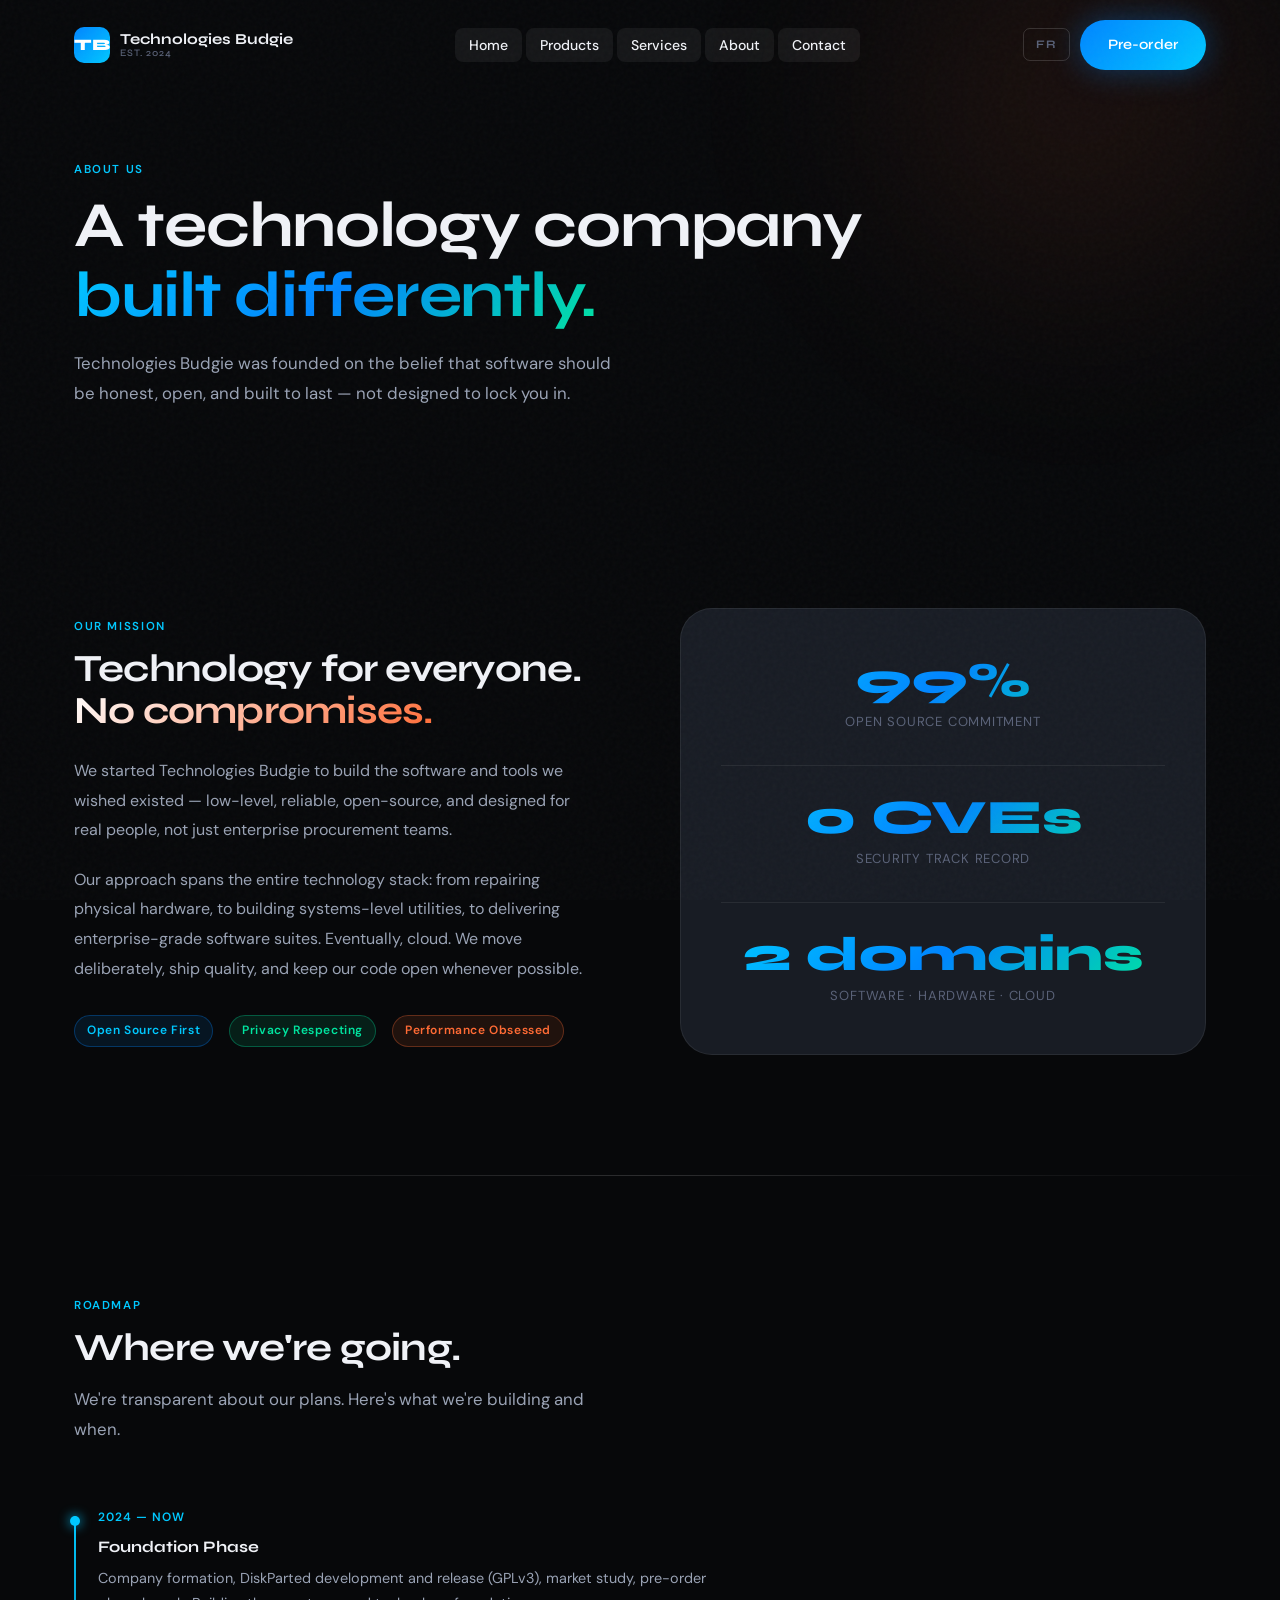
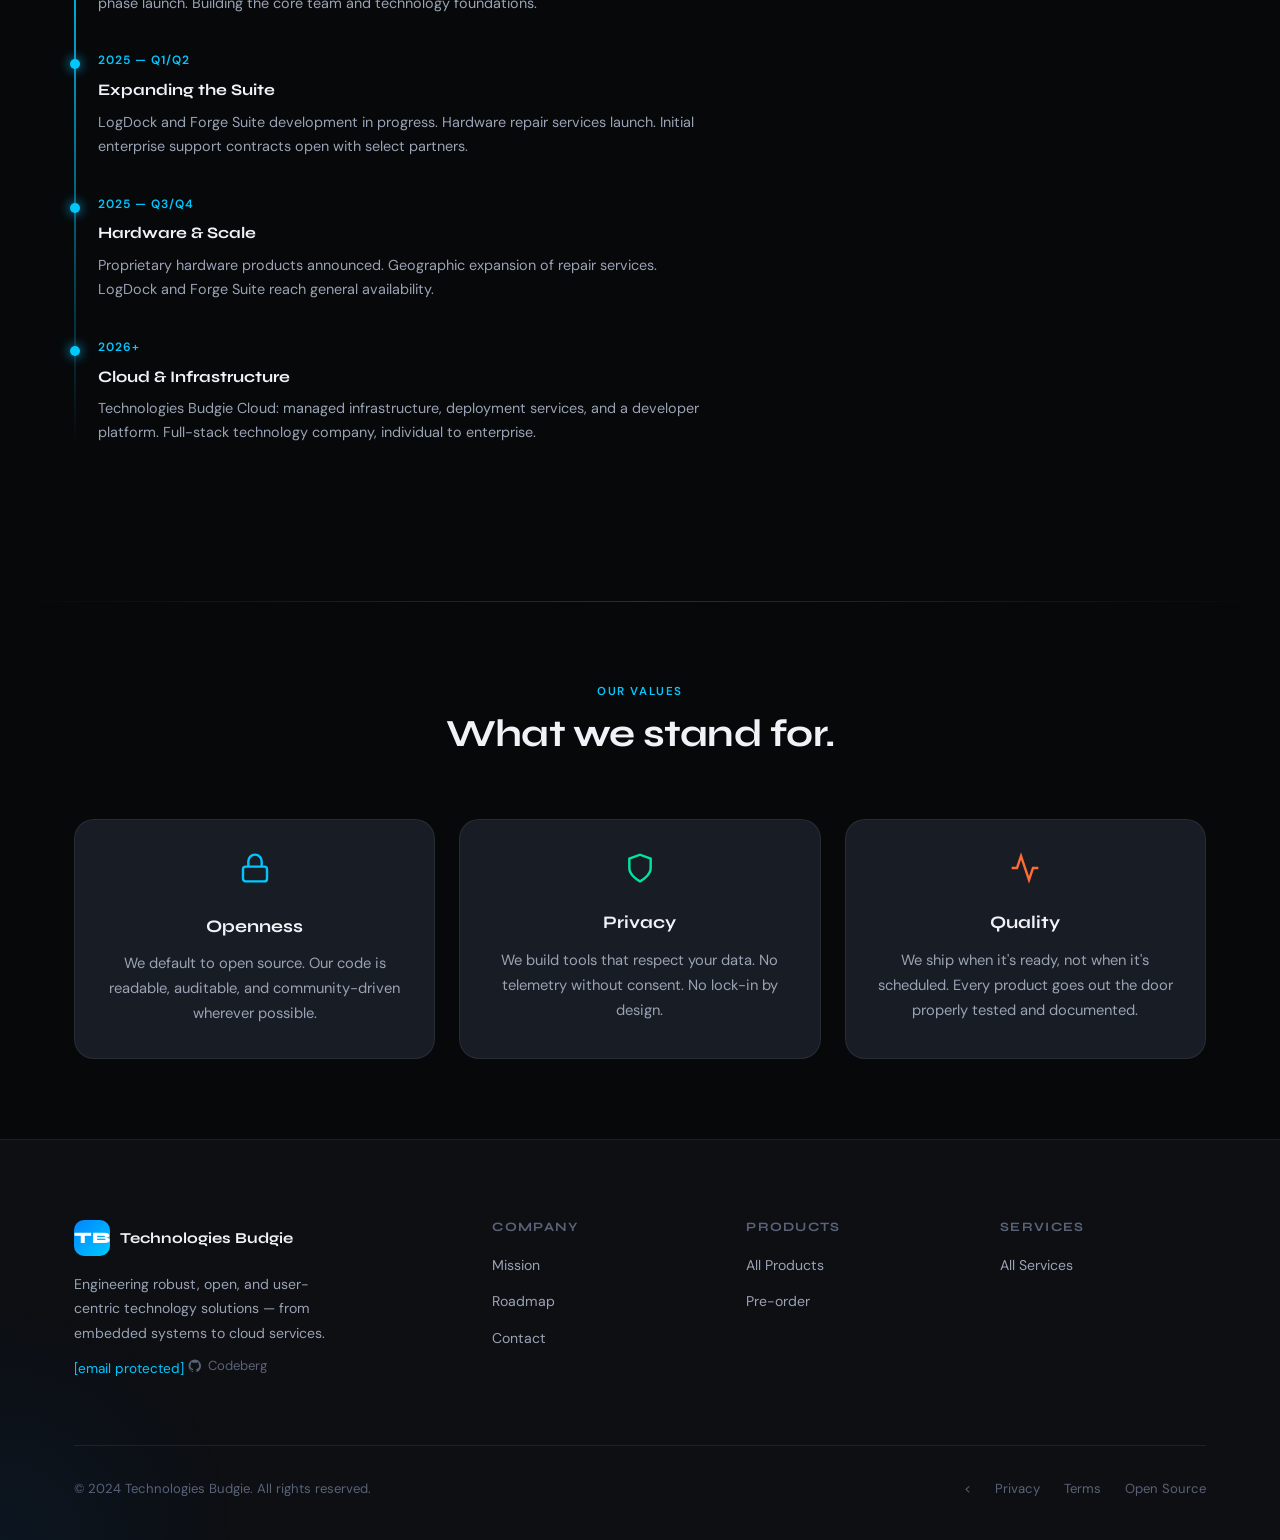
==== pages/about/index.html @ 04238ec0 "nouveau fichier : css/home.css 	nouveau fichier : css/page.css 	nouveau fichier : css/styles.css 	no" ====
<!DOCTYPE html>
<html lang="en">
<head>
  <meta charset="UTF-8" />
  <meta name="viewport" content="width=device-width, initial-scale=1.0" />
  <title>About — Technologies Budgie</title>
  <meta name="description" content="Learn about Technologies Budgie — our mission, values, and roadmap." />
  <link rel="preconnect" href="https://fonts.googleapis.com" />
  <link rel="preconnect" href="https://fonts.gstatic.com" crossorigin />
  <link href="https://fonts.googleapis.com/css2?family=Syne:wght@400;500;600;700;800&family=DM+Sans:ital,opsz,wght@0,9..40,300;0,9..40,400;0,9..40,500;1,9..40,300&display=swap" rel="stylesheet" />
  <link rel="stylesheet" href="../../css/styles.css" />
  <link rel="stylesheet" href="../../css/page.css" />
  <script src="../../js/i18n.js" defer></script>
  <link rel="icon" href="../../images/favicon.svg" type="image/svg+xml" />
</head>
<body>

<nav class="nav" id="nav">
  <div class="container"><div class="nav__inner">
    <a href="../../index.html" class="nav__logo">
      <div class="nav__logo-mark">TB</div>
      <div class="nav__logo-name">Technologies Budgie<span class="nav__logo-sub">Est. 2024</span></div>
    </a>
    <ul class="nav__links">
      <li><a href="../../index.html" class="nav__link" data-i18n="nav.home">Home</a></li>
      <li><a href="../products/index.html" class="nav__link" data-i18n="nav.products">Products</a></li>
      <li><a href="../services/index.html" class="nav__link" data-i18n="nav.services">Services</a></li>
      <li><a href="index.html" class="nav__link active" data-i18n="nav.about">About</a></li>
      <li><a href="../contact/index.html" class="nav__link" data-i18n="nav.contact">Contact</a></li>
    </ul>
    <div class="nav__actions">
        <button id="lang-toggle" aria-label="Switch language">FR</button>
      <a href="../preorder/index.html" class="btn btn-primary" data-i18n="nav.preorder">Pre-order</a>
      <button class="nav__hamburger"><span></span><span></span><span></span></button>
    </div>
  </div></div>
</nav>
<div class="nav__mobile">
  <button class="nav__mobile-close">✕</button>
  <a href="../../index.html" class="nav__link" data-i18n="nav.home">Home</a>
  <a href="../products/index.html" class="nav__link" data-i18n="nav.products">Products</a>
  <a href="../services/index.html" class="nav__link" data-i18n="nav.services">Services</a>
  <a href="index.html" class="nav__link" data-i18n="nav.about">About</a>
  <a href="../contact/index.html" class="nav__link" data-i18n="nav.contact">Contact</a>
  <a href="../preorder/index.html" class="btn btn-primary" style="margin-top:24px;" data-i18n="nav.preorder">Pre-order</a>
</div>

<section class="page-hero">
  <div class="page-hero__bg"><div class="page-hero__orb" style="background:radial-gradient(circle,rgba(255,107,53,0.1),transparent 70%);"></div></div>
  <div class="container page-hero__inner">
    <div class="label reveal" data-i18n="about.hero.label">About Us</div>
    <h1 class="display-lg reveal reveal-delay-1" style="margin-top:12px;">
      <span data-i18n="about.hero.title">A technology company</span><br><span class="grad-text" data-i18n="about.hero.title2">built differently.</span>
    </h1>
    <p class="reveal reveal-delay-2" style="color:var(--text-2);font-size:1.05rem;max-width:540px;margin-top:16px;line-height:1.8;">
      <span data-i18n="about.hero.sub">Technologies Budgie was founded on the belief that software should be honest, open, and built to last — not designed to lock you in.</span>
    </p>
  </div>
</section>

<section class="section" id="mission">
  <div class="container">
    <div class="mission-block">
      <div class="reveal">
        <div class="label" data-i18n="about.mission.label">Our Mission</div>
        <h2 class="display-md" style="margin-top:12px;margin-bottom:24px;">
          <span data-i18n="about.mission.title">Technology for everyone.</span><br><span class="grad-text-warm" data-i18n="about.mission.title2">No compromises.</span>
        </h2>
        <p style="color:var(--text-2);line-height:1.85;margin-bottom:20px;">
          <span data-i18n="about.mission.p1">We started Technologies Budgie to build the software and tools we wished existed — low-level, reliable, open-source, and designed for real people, not just enterprise procurement teams.</span>
        </p>
        <p style="color:var(--text-2);line-height:1.85;margin-bottom:20px;">
          <span data-i18n="about.mission.p2">Our approach spans the entire technology stack: from repairing physical hardware, to building systems-level utilities, to delivering enterprise-grade software suites. Eventually, cloud. We move deliberately, ship quality, and keep our code open whenever possible.</span>
        </p>
        <div style="display:flex;gap:16px;flex-wrap:wrap;margin-top:32px;">
          <div class="badge badge--blue" data-i18n="about.badge1">Open Source First</div>
          <div class="badge badge--green" data-i18n="about.badge2">Privacy Respecting</div>
          <div class="badge badge--orange" data-i18n="about.badge3">Performance Obsessed</div>
        </div>
      </div>
      <div class="mission-block__visual reveal reveal-delay-2">
        <div class="mission-stat">
          <div class="mission-stat__num grad-text" data-target="100" data-suffix="%">0%</div>
          <div class="mission-stat__label" data-i18n="about.stat1.label">Open Source commitment</div>
        </div>
        <div style="height:1px;background:var(--border);margin:28px 0;"></div>
        <div class="mission-stat">
          <div class="mission-stat__num grad-text" data-target="0" data-suffix=" CVEs">0 CVEs</div>
          <div class="mission-stat__label" data-i18n="about.stat2.label">Security track record</div>
        </div>
        <div style="height:1px;background:var(--border);margin:28px 0;"></div>
        <div class="mission-stat">
          <div class="mission-stat__num grad-text" data-target="3" data-suffix=" domains">0</div>
          <div class="mission-stat__label" data-i18n="about.stat3.label">Software · Hardware · Cloud</div>
        </div>
      </div>
    </div>
  </div>
</section>

<div class="divider"></div>

<section class="section" id="roadmap">
  <div class="container">
    <div class="section-header reveal">
      <div class="label" data-i18n="about.roadmap.label">Roadmap</div>
      <h2 class="display-md" style="margin-top:12px;" data-i18n="about.roadmap.title">Where we're going.</h2>
      <p data-i18n="about.roadmap.sub">We're transparent about our plans. Here's what we're building and when.</p>
    </div>
    <div style="max-width:640px;">
      <div class="timeline">
        <div class="timeline-item reveal">
          <div class="timeline-item__date" data-i18n="about.timeline1.date">2024 — Now</div>
          <div class="timeline-item__title" data-i18n="about.timeline1.title">Foundation Phase</div>
          <div class="timeline-item__body" data-i18n="about.timeline1.body">Company formation, DiskParted development and release (GPLv3), market study, pre-order phase launch. Building the core team and technology foundations.</div>
        </div>
        <div class="timeline-item reveal reveal-delay-1">
          <div class="timeline-item__date" data-i18n="about.timeline2.date">2025 — Q1/Q2</div>
          <div class="timeline-item__title" data-i18n="about.timeline2.title">Expanding the Suite</div>
          <div class="timeline-item__body" data-i18n="about.timeline2.body">LogDock and Forge Suite development in progress. Hardware repair services launch. Initial enterprise support contracts open with select partners.</div>
        </div>
        <div class="timeline-item reveal reveal-delay-2">
          <div class="timeline-item__date" data-i18n="about.timeline3.date">2025 — Q3/Q4</div>
          <div class="timeline-item__title" data-i18n="about.timeline3.title">Hardware &amp; Scale</div>
          <div class="timeline-item__body" data-i18n="about.timeline3.body">Proprietary hardware products announced. Geographic expansion of repair services. LogDock and Forge Suite reach general availability.</div>
        </div>
        <div class="timeline-item reveal reveal-delay-3">
          <div class="timeline-item__date" data-i18n="about.timeline4.date">2026+</div>
          <div class="timeline-item__title" data-i18n="about.timeline4.title">Cloud &amp; Infrastructure</div>
          <div class="timeline-item__body" data-i18n="about.timeline4.body">Technologies Budgie Cloud: managed infrastructure, deployment services, and a developer platform. Full-stack technology company, individual to enterprise.</div>
        </div>
      </div>
    </div>
  </div>
</section>

<div class="divider"></div>

<section class="section section--sm">
  <div class="container">
    <div class="section-header center reveal">
      <div class="label" data-i18n="about.values.label">Our Values</div>
      <h2 class="display-md" style="margin-top:12px;" data-i18n="about.values.title">What we stand for.</h2>
    </div>
    <div class="grid-3">
      <div class="card reveal reveal-delay-1" style="text-align:center;">
        <div style="font-size:1.5rem;margin-bottom:16px;filter:grayscale(0);">
          <svg width="32" height="32" viewBox="0 0 24 24" fill="none" stroke="#00c8ff" stroke-width="1.8" style="margin:0 auto;"><rect x="3" y="11" width="18" height="11" rx="2"/><path d="M7 11V7a5 5 0 0 1 10 0v4"/></svg>
        </div>
        <div class="card__title" data-i18n="about.value1.title">Openness</div>
        <div class="card__body" data-i18n="about.value1.body">We default to open source. Our code is readable, auditable, and community-driven wherever possible.</div>
      </div>
      <div class="card reveal reveal-delay-2" style="text-align:center;">
        <div style="margin-bottom:16px;">
          <svg width="32" height="32" viewBox="0 0 24 24" fill="none" stroke="#00e5a0" stroke-width="1.8" style="margin:0 auto;"><path d="M12 22s8-4 8-10V5l-8-3-8 3v7c0 6 8 10 8 10z"/></svg>
        </div>
        <div class="card__title" data-i18n="about.value2.title">Privacy</div>
        <div class="card__body" data-i18n="about.value2.body">We build tools that respect your data. No telemetry without consent. No lock-in by design.</div>
      </div>
      <div class="card reveal reveal-delay-3" style="text-align:center;">
        <div style="margin-bottom:16px;">
          <svg width="32" height="32" viewBox="0 0 24 24" fill="none" stroke="#ff6b35" stroke-width="1.8" style="margin:0 auto;"><polyline points="22 12 18 12 15 21 9 3 6 12 2 12"/></svg>
        </div>
        <div class="card__title" data-i18n="about.value3.title">Quality</div>
        <div class="card__body" data-i18n="about.value3.body">We ship when it's ready, not when it's scheduled. Every product goes out the door properly tested and documented.</div>
      </div>
    </div>
  </div>
</section>

<footer class="footer">
  <div class="container">
    <div class="footer__grid">
      <div class="footer__brand">
        <a href="../../index.html" class="nav__logo"><div class="nav__logo-mark">TB</div><div class="nav__logo-name">Technologies Budgie</div></a>
        <p data-i18n="footer.desc">Engineering robust, open, and user-centric technology solutions.</p>
        <a href="/cdn-cgi/l/email-protection#0e6c7b6a69676b4e636f6762686b606d6b206d6163" style="color:var(--accent);font-size:0.85rem;margin-top:12px;display:inline-block;"><span class="__cf_email__" data-cfemail="bcdec9d8dbd5d9fcd1ddd5d0dad9d2dfd992dfd3d1">[email&#160;protected]</span></a>
        <a href="https://codeberg.org/TechnologiesBudgie" target="_blank" rel="noopener" style="color:var(--text-3);font-size:0.82rem;margin-top:8px;display:inline-flex;align-items:center;gap:6px;transition:color 0.2s;" onmouseover="this.style.color='var(--text-1)'" onmouseout="this.style.color='var(--text-3)'">
          <svg width="14" height="14" viewBox="0 0 24 24" fill="currentColor"><path d="M11.9996 1C5.9246 1 1 5.9253 1 12.0007C1 16.8578 4.0324 20.9805 8.3133 22.4602C8.3133 22.4602 8.5588 22.5173 8.6721 22.4031C8.7902 22.2843 8.7501 22.1028 8.7501 22.1028C8.7501 22.1028 8.6721 21.4884 8.6721 20.6258C5.5606 21.3232 4.9337 19.2089 4.9337 19.2089C4.4148 17.921 3.6754 17.5714 3.6754 17.5714C2.6538 16.8573 3.7533 16.8718 3.7533 16.8718C4.8809 16.9501 5.4753 18.0297 5.4753 18.0297C6.4803 19.7428 8.1441 19.2317 8.7992 18.9394C8.8987 18.2012 9.1913 17.6915 9.5143 17.4027C6.9614 17.1097 4.2778 16.1173 4.2778 11.7085C4.2778 10.4899 4.7248 9.4957 5.4993 8.7209C5.3846 8.4294 4.9909 7.2905 5.607 5.7477C5.607 5.7477 6.5535 5.4373 8.7469 6.8827C9.6741 6.6267 10.6708 6.4986 11.6618 6.4939C12.6527 6.4986 13.6496 6.6267 14.5769 6.8827C16.7692 5.4373 17.7146 5.7477 17.7146 5.7477C18.3318 7.2905 17.9379 8.4294 17.8232 8.7209C18.5989 9.4957 19.0437 10.4899 19.0437 11.7085C19.0437 16.1272 16.3557 17.1063 13.7953 17.3929C14.2028 17.7491 14.5648 18.4517 14.5648 19.5197C14.5648 21.0625 14.5502 22.1028 14.5502 22.1028C14.5502 22.1028 14.5091 22.2868 14.6283 22.4064C14.7428 22.5219 14.9916 22.4602 14.9916 22.4602C19.2638 20.9748 22.2897 16.8557 22.2897 12.0007C22.2897 5.9253 17.3653 1 11.9996 1Z"/></svg>
          Codeberg
        </a>
      </div>
      <div class="footer__col"><h4 data-i18n="footer.company">Company</h4><ul><li><a href="#mission" data-i18n="footer.mission">Mission</a></li><li><a href="#roadmap" data-i18n="footer.roadmap">Roadmap</a></li><li><a href="../contact/index.html" data-i18n="footer.contact">Contact</a></li></ul></div>
      <div class="footer__col"><h4 data-i18n="footer.products">Products</h4><ul><li><a href="../products/index.html" data-i18n="footer.all-products">All Products</a></li><li><a href="../preorder/index.html" data-i18n="footer.preorder">Pre-order</a></li></ul></div>
      <div class="footer__col"><h4 data-i18n="footer.services">Services</h4><ul><li><a href="../services/index.html" data-i18n="footer.all-services">All Services</a></li></ul></div>
    </div>
    <div class="footer__bottom">
      <span data-i18n="footer.copy">© 2024 Technologies Budgie. All rights reserved.</span>
      <div class="footer__bottom-links"><<a href="#" data-i18n="footer.privacy">Privacy</a><a href="#" data-i18n="footer.terms">Terms</a><a href="#" data-i18n="footer.opensource">Open Source</a></div>
    </div>
  </div>
</footer>

<script src="../../js/main.js"></script>
</body>
</html>
---- css/styles.css ----
/* ============================================================
   Technologies Budgie — Global Stylesheet
   ============================================================ */



/* ── Variables ─────────────────────────────────────────────── */
:root {
  --bg:          #07080a;
  --bg-2:        #0d0f13;
  --bg-3:        #13161c;
  --surface:     #181c24;
  --border:      rgba(255,255,255,0.07);
  --border-hi:   rgba(255,255,255,0.15);

  --accent:      #00c8ff;
  --accent-2:    #0085ff;
  --accent-warm: #ff6b35;
  --green:       #00e5a0;

  --text-1:      #f0f2f7;
  --text-2:      #9aa3b5;
  --text-3:      #5a6278;

  --radius:      12px;
  --radius-lg:   20px;
  --radius-xl:   32px;

  --font-display: 'Syne', sans-serif;
  --font-body:    'DM Sans', sans-serif;

  --ease-out-expo: cubic-bezier(0.16, 1, 0.3, 1);
  --ease-in-out:   cubic-bezier(0.65, 0, 0.35, 1);
  --transition:    0.4s var(--ease-out-expo);
}

/* ── Reset ──────────────────────────────────────────────────── */
*, *::before, *::after { box-sizing: border-box; margin: 0; padding: 0; }
html { scroll-behavior: smooth; font-size: 16px; }
body {
  background: var(--bg);
  color: var(--text-1);
  font-family: var(--font-body);
  font-weight: 400;
  line-height: 1.65;
  overflow-x: hidden;
  -webkit-font-smoothing: antialiased;
}
a { color: inherit; text-decoration: none; }
img { display: block; max-width: 100%; }
ul { list-style: none; }
button { cursor: pointer; border: none; background: none; font: inherit; }

/* ── Noise texture overlay ──────────────────────────────────── */
body::before {
  content: '';
  position: fixed;
  inset: 0;
  background-image: url("data:image/svg+xml,%3Csvg viewBox='0 0 256 256' xmlns='http://www.w3.org/2000/svg'%3E%3Cfilter id='noise'%3E%3CfeTurbulence type='fractalNoise' baseFrequency='0.9' numOctaves='4' stitchTiles='stitch'/%3E%3C/filter%3E%3Crect width='100%25' height='100%25' filter='url(%23noise)' opacity='1'/%3E%3C/svg%3E");
  opacity: 0.03;
  pointer-events: none;
  z-index: 9999;
}

/* ── Typography ─────────────────────────────────────────────── */
h1, h2, h3, h4, h5 {
  font-family: var(--font-display);
  font-weight: 700;
  line-height: 1.1;
  letter-spacing: -0.02em;
}

.display-xl { font-size: clamp(3rem, 7vw, 6rem); }
.display-lg { font-size: clamp(2.2rem, 5vw, 4rem); }
.display-md { font-size: clamp(1.6rem, 3vw, 2.5rem); }
.label {
  font-size: 0.72rem;
  font-weight: 600;
  letter-spacing: 0.14em;
  text-transform: uppercase;
  color: var(--accent);
}

/* ── Layout ─────────────────────────────────────────────────── */
.container {
  width: 100%;
  max-width: 1180px;
  margin: 0 auto;
  padding: 0 24px;
}
.section { padding: 120px 0; }
.section--sm { padding: 80px 0; }

/* ── Gradient text ──────────────────────────────────────────── */
.grad-text {
  background: linear-gradient(135deg, var(--accent) 0%, var(--accent-2) 50%, var(--green) 100%);
  -webkit-background-clip: text;
  -webkit-text-fill-color: transparent;
  background-clip: text;
}
.grad-text-warm {
  background: linear-gradient(135deg, #fff 0%, var(--accent-warm) 100%);
  -webkit-background-clip: text;
  -webkit-text-fill-color: transparent;
  background-clip: text;
}

/* ── Buttons ────────────────────────────────────────────────── */
.btn {
  display: inline-flex;
  align-items: center;
  gap: 8px;
  padding: 13px 28px;
  border-radius: 100px;
  font-family: var(--font-display);
  font-weight: 600;
  font-size: 0.9rem;
  letter-spacing: 0.01em;
  transition: var(--transition);
  position: relative;
  overflow: hidden;
}
.btn::after {
  content: '';
  position: absolute;
  inset: 0;
  background: rgba(255,255,255,0.08);
  opacity: 0;
  transition: opacity 0.2s;
}
.btn:hover::after { opacity: 1; }

.btn-primary {
  background: linear-gradient(135deg, var(--accent-2), var(--accent));
  color: #fff;
  box-shadow: 0 0 32px rgba(0,136,255,0.35);
}
.btn-primary:hover {
  box-shadow: 0 0 48px rgba(0,200,255,0.5);
  transform: translateY(-1px);
}
.btn-outline {
  border: 1px solid var(--border-hi);
  color: var(--text-1);
  background: rgba(255,255,255,0.03);
}
.btn-outline:hover {
  border-color: var(--accent);
  color: var(--accent);
  background: rgba(0,200,255,0.05);
}
.btn-ghost {
  color: var(--text-2);
  padding: 13px 20px;
}
.btn-ghost:hover { color: var(--text-1); }

.btn svg { width: 16px; height: 16px; flex-shrink: 0; }

/* ── Navigation ─────────────────────────────────────────────── */
.nav {
  position: fixed;
  top: 0; left: 0; right: 0;
  z-index: 100;
  padding: 20px 0;
  transition: background 0.4s, border-color 0.4s, padding 0.4s;
}
.nav.scrolled {
  background: rgba(7,8,10,0.85);
  backdrop-filter: blur(24px);
  -webkit-backdrop-filter: blur(24px);
  border-bottom: 1px solid var(--border);
  padding: 14px 0;
}
.nav__inner {
  display: flex;
  align-items: center;
  justify-content: space-between;
}
.nav__logo {
  display: flex;
  align-items: center;
  gap: 10px;
}
.nav__logo-mark {
  width: 36px;
  height: 36px;
  border-radius: 10px;
  background: linear-gradient(135deg, var(--accent-2), var(--accent));
  display: flex;
  align-items: center;
  justify-content: center;
  font-family: var(--font-display);
  font-weight: 800;
  font-size: 1rem;
  color: #fff;
  flex-shrink: 0;
}
.nav__logo-name {
  font-family: var(--font-display);
  font-weight: 700;
  font-size: 0.95rem;
  line-height: 1.2;
}
.nav__logo-sub {
  font-size: 0.62rem;
  font-weight: 500;
  letter-spacing: 0.1em;
  text-transform: uppercase;
  color: var(--text-3);
  display: block;
}
.nav__links {
  display: flex;
  align-items: center;
  gap: 4px;
}
.nav__link {
  padding: 8px 14px;
  border-radius: 8px;
  font-size: 0.88rem;
  font-weight: 500;
  color: var(--text-2);
  transition: color 0.2s, background 0.2s;
}
.nav__link:hover, .nav__link.active {
  color: var(--text-1);
  background: rgba(255,255,255,0.06);
}
.nav__actions {
  display: flex;
  align-items: center;
  gap: 10px;
}
.nav__hamburger {
  display: none;
  flex-direction: column;
  gap: 5px;
  padding: 8px;
}
.nav__hamburger span {
  display: block;
  width: 22px;
  height: 2px;
  background: var(--text-1);
  border-radius: 2px;
  transition: var(--transition);
}

/* ── Mobile nav ─────────────────────────────────────────────── */
.nav__mobile {
  display: none;
  position: fixed;
  inset: 0;
  background: rgba(7,8,10,0.97);
  backdrop-filter: blur(32px);
  z-index: 99;
  flex-direction: column;
  align-items: center;
  justify-content: center;
  gap: 8px;
}
.nav__mobile.open { display: flex; }
.nav__mobile .nav__link {
  font-size: 1.4rem;
  font-family: var(--font-display);
  font-weight: 700;
  padding: 14px 32px;
}
.nav__mobile-close {
  position: absolute;
  top: 24px; right: 24px;
  font-size: 1.5rem;
  color: var(--text-2);
  background: none;
  border: none;
  cursor: pointer;
  padding: 8px;
}

/* ── Cards ──────────────────────────────────────────────────── */
.card {
  background: var(--surface);
  border: 1px solid var(--border);
  border-radius: var(--radius-lg);
  padding: 32px;
  transition: border-color 0.3s, transform 0.3s, box-shadow 0.3s;
}
.card:hover {
  border-color: var(--border-hi);
  transform: translateY(-4px);
  box-shadow: 0 24px 64px rgba(0,0,0,0.4);
}
.card__icon {
  width: 48px;
  height: 48px;
  border-radius: 12px;
  display: flex;
  align-items: center;
  justify-content: center;
  margin-bottom: 20px;
  font-size: 1.4rem;
}
.card__title {
  font-family: var(--font-display);
  font-weight: 700;
  font-size: 1.1rem;
  margin-bottom: 10px;
}
.card__body { color: var(--text-2); font-size: 0.92rem; line-height: 1.7; }

/* ── Divider ────────────────────────────────────────────────── */
.divider {
  height: 1px;
  background: linear-gradient(90deg, transparent, var(--border-hi), transparent);
  margin: 0;
}

/* ── Badge ──────────────────────────────────────────────────── */
.badge {
  display: inline-flex;
  align-items: center;
  gap: 6px;
  padding: 5px 12px;
  border-radius: 100px;
  font-size: 0.75rem;
  font-weight: 600;
  letter-spacing: 0.05em;
  border: 1px solid;
}
.badge--blue {
  background: rgba(0,133,255,0.1);
  border-color: rgba(0,133,255,0.3);
  color: var(--accent);
}
.badge--green {
  background: rgba(0,229,160,0.1);
  border-color: rgba(0,229,160,0.3);
  color: var(--green);
}
.badge--orange {
  background: rgba(255,107,53,0.1);
  border-color: rgba(255,107,53,0.3);
  color: var(--accent-warm);
}
.badge .dot {
  width: 6px; height: 6px;
  border-radius: 50%;
  background: currentColor;
  animation: pulse 2s infinite;
}

/* ── Footer ─────────────────────────────────────────────────── */
.footer {
  background: var(--bg-2);
  border-top: 1px solid var(--border);
  padding: 80px 0 40px;
}
.footer__grid {
  display: grid;
  grid-template-columns: 1.8fr repeat(3, 1fr);
  gap: 48px;
  margin-bottom: 64px;
}
.footer__brand p {
  color: var(--text-2);
  font-size: 0.88rem;
  line-height: 1.75;
  margin-top: 16px;
  max-width: 260px;
}
.footer__col h4 {
  font-family: var(--font-display);
  font-size: 0.8rem;
  font-weight: 700;
  letter-spacing: 0.1em;
  text-transform: uppercase;
  color: var(--text-3);
  margin-bottom: 18px;
}
.footer__col ul { display: flex; flex-direction: column; gap: 10px; }
.footer__col ul li a {
  color: var(--text-2);
  font-size: 0.88rem;
  transition: color 0.2s;
}
.footer__col ul li a:hover { color: var(--text-1); }
.footer__bottom {
  display: flex;
  align-items: center;
  justify-content: space-between;
  padding-top: 32px;
  border-top: 1px solid var(--border);
  color: var(--text-3);
  font-size: 0.82rem;
}
.footer__bottom-links { display: flex; gap: 24px; }
.footer__bottom-links a { color: var(--text-3); transition: color 0.2s; }
.footer__bottom-links a:hover { color: var(--text-2); }

/* ── Animations ─────────────────────────────────────────────── */
@keyframes pulse {
  0%, 100% { opacity: 1; }
  50%       { opacity: 0.4; }
}
@keyframes float {
  0%, 100% { transform: translateY(0); }
  50%       { transform: translateY(-12px); }
}
@keyframes fadeUp {
  from { opacity: 0; transform: translateY(28px); }
  to   { opacity: 1; transform: translateY(0); }
}
@keyframes fadeIn {
  from { opacity: 0; }
  to   { opacity: 1; }
}
@keyframes shimmer {
  0%   { background-position: -200% center; }
  100% { background-position:  200% center; }
}
@keyframes spin-slow {
  from { transform: rotate(0deg); }
  to   { transform: rotate(360deg); }
}
@keyframes scan {
  0%   { top: 0; }
  100% { top: 100%; }
}

/* ── Reveal on scroll ───────────────────────────────────────── */
.reveal {
  opacity: 0;
  transform: translateY(32px);
  transition: opacity 0.7s var(--ease-out-expo), transform 0.7s var(--ease-out-expo);
}
.reveal.visible {
  opacity: 1;
  transform: translateY(0);
}
.reveal-delay-1 { transition-delay: 0.1s; }
.reveal-delay-2 { transition-delay: 0.2s; }
.reveal-delay-3 { transition-delay: 0.3s; }
.reveal-delay-4 { transition-delay: 0.4s; }
.reveal-delay-5 { transition-delay: 0.5s; }

/* ── Grid utilities ─────────────────────────────────────────── */
.grid-2 { display: grid; grid-template-columns: repeat(2, 1fr); gap: 24px; }
.grid-3 { display: grid; grid-template-columns: repeat(3, 1fr); gap: 24px; }
.grid-4 { display: grid; grid-template-columns: repeat(4, 1fr); gap: 24px; }

/* ── Section header ─────────────────────────────────────────── */
.section-header { margin-bottom: 64px; }
.section-header p {
  color: var(--text-2);
  font-size: 1.05rem;
  max-width: 520px;
  margin-top: 16px;
  line-height: 1.75;
}
.section-header.center { text-align: center; }
.section-header.center p { margin-left: auto; margin-right: auto; }

/* ── Glow effects ───────────────────────────────────────────── */
.glow-blue {
  box-shadow: 0 0 80px rgba(0,133,255,0.15);
}
.glow-cyan {
  box-shadow: 0 0 80px rgba(0,200,255,0.12);
}

/* ── Status pill ────────────────────────────────────────────── */
.status-pill {
  display: inline-flex;
  align-items: center;
  gap: 8px;
  padding: 8px 16px;
  border-radius: 100px;
  background: rgba(255,107,53,0.08);
  border: 1px solid rgba(255,107,53,0.2);
  color: var(--accent-warm);
  font-size: 0.78rem;
  font-weight: 600;
  letter-spacing: 0.06em;
  text-transform: uppercase;
  margin-bottom: 24px;
}
.status-pill .dot {
  width: 7px; height: 7px;
  border-radius: 50%;
  background: var(--accent-warm);
  animation: pulse 1.8s infinite;
}

/* ── Responsive ─────────────────────────────────────────────── */
@media (max-width: 900px) {
  .nav__links, .nav__actions .btn-outline { display: none; }
  .nav__hamburger { display: flex; }
  .grid-3, .grid-4 { grid-template-columns: repeat(2, 1fr); }
  .footer__grid { grid-template-columns: 1fr 1fr; }
}
@media (max-width: 600px) {
  .section { padding: 80px 0; }
  .grid-2, .grid-3, .grid-4 { grid-template-columns: 1fr; }
  .footer__grid { grid-template-columns: 1fr; }
  .footer__bottom { flex-direction: column; gap: 16px; text-align: center; }
}

/* ── Lang toggle ────────────────────────────────────────────── */
#lang-toggle {
  padding: 6px 12px;
  border-radius: 7px;
  border: 1px solid var(--border-hi);
  background: transparent;
  color: var(--text-3);
  font-family: var(--font-display);
  font-size: 0.72rem;
  font-weight: 700;
  letter-spacing: 0.08em;
  cursor: pointer;
  transition: color 0.2s, border-color 0.2s, background 0.2s;
}
#lang-toggle:hover {
  color: var(--text-1);
  border-color: var(--accent);
  background: rgba(0,200,255,0.05);
}
---- css/page.css ----
/* ── Page hero ──────────────────────────────────────────────── */
.page-hero {
  padding: 160px 0 80px;
  position: relative;
  overflow: hidden;
}
.page-hero__bg { position: absolute; inset: 0; z-index: 0; }
.page-hero__orb {
  position: absolute;
  width: 600px; height: 600px;
  border-radius: 50%;
  background: radial-gradient(circle, rgba(0,133,255,0.1), transparent 70%);
  top: -200px; right: -100px;
  filter: blur(80px);
  pointer-events: none;
}
.page-hero__inner {
  position: relative;
  z-index: 1;
}

/* ── Product cards ──────────────────────────────────────────── */
.product-card {
  background: var(--surface);
  border: 1px solid var(--border);
  border-radius: var(--radius-lg);
  padding: 40px;
  margin-bottom: 28px;
  transition: border-color 0.3s, box-shadow 0.3s;
}
.product-card:hover {
  border-color: var(--border-hi);
  box-shadow: 0 24px 80px rgba(0,0,0,0.35);
}
.product-card__header {
  display: flex;
  align-items: flex-start;
  gap: 20px;
  margin-bottom: 28px;
  flex-wrap: wrap;
}
.product-card__icon {
  font-size: 2rem;
  width: 60px; height: 60px;
  display: flex; align-items: center; justify-content: center;
  background: var(--bg-3);
  border-radius: 14px;
  flex-shrink: 0;
}
.product-card__name {
  font-family: var(--font-display);
  font-size: 1.4rem;
  font-weight: 800;
  letter-spacing: -0.02em;
}
.product-card__tagline { color: var(--text-3); font-size: 0.88rem; margin-top: 4px; }
.product-card__body p {
  color: var(--text-2);
  line-height: 1.8;
  max-width: 720px;
}
.product-card__specs {
  display: flex;
  flex-wrap: wrap;
  gap: 10px;
  margin-top: 24px;
}
.spec {
  display: flex;
  align-items: center;
  gap: 8px;
  padding: 6px 14px;
  background: var(--bg-3);
  border: 1px solid var(--border);
  border-radius: 8px;
  font-size: 0.82rem;
}
.spec__key { color: var(--text-3); }
.spec__val { color: var(--text-1); font-weight: 500; }
.product-card__actions { display: flex; gap: 12px; margin-top: 28px; flex-wrap: wrap; }

/* ── Service cards ──────────────────────────────────────────── */
.service-grid { display: grid; grid-template-columns: repeat(2, 1fr); gap: 24px; }
.service-card {
  background: var(--surface);
  border: 1px solid var(--border);
  border-radius: var(--radius-lg);
  padding: 36px;
  transition: border-color 0.3s, transform 0.3s;
}
.service-card:hover { border-color: var(--border-hi); transform: translateY(-4px); }
.service-card__icon { font-size: 2rem; margin-bottom: 20px; }
.service-card__title {
  font-family: var(--font-display);
  font-size: 1.2rem;
  font-weight: 700;
  margin-bottom: 12px;
}
.service-card__body { color: var(--text-2); font-size: 0.92rem; line-height: 1.75; }
.service-card__features {
  margin-top: 20px;
  display: flex;
  flex-direction: column;
  gap: 8px;
}
.service-card__features li {
  display: flex;
  align-items: center;
  gap: 8px;
  font-size: 0.85rem;
  color: var(--text-2);
}
.service-card__features li::before {
  content: '✓';
  color: var(--green);
  font-weight: 700;
  flex-shrink: 0;
}

/* ── About / Team ───────────────────────────────────────────── */
.mission-block {
  display: grid;
  grid-template-columns: 1fr 1fr;
  gap: 80px;
  align-items: center;
}
.mission-block__visual {
  background: var(--surface);
  border: 1px solid var(--border);
  border-radius: var(--radius-xl);
  padding: 48px 40px;
  text-align: center;
}
.mission-stat {
  margin-bottom: 32px;
}
.mission-stat:last-child { margin-bottom: 0; }
.mission-stat__num {
  font-family: var(--font-display);
  font-size: 3rem;
  font-weight: 800;
  line-height: 1;
}
.mission-stat__label {
  color: var(--text-3);
  font-size: 0.82rem;
  margin-top: 6px;
  letter-spacing: 0.06em;
  text-transform: uppercase;
}

.timeline { position: relative; padding-left: 24px; }
.timeline::before {
  content: '';
  position: absolute;
  left: 0; top: 8px; bottom: 0;
  width: 2px;
  background: linear-gradient(180deg, var(--accent), transparent);
}
.timeline-item { position: relative; margin-bottom: 36px; }
.timeline-item::before {
  content: '';
  position: absolute;
  left: -28px; top: 8px;
  width: 10px; height: 10px;
  border-radius: 50%;
  background: var(--accent);
  box-shadow: 0 0 12px var(--accent);
}
.timeline-item__date {
  font-size: 0.75rem;
  color: var(--accent);
  font-weight: 600;
  letter-spacing: 0.08em;
  text-transform: uppercase;
  margin-bottom: 6px;
}
.timeline-item__title {
  font-family: var(--font-display);
  font-weight: 700;
  margin-bottom: 6px;
}
.timeline-item__body { color: var(--text-2); font-size: 0.9rem; line-height: 1.7; }

/* ── Contact ────────────────────────────────────────────────── */
.contact-grid {
  display: grid;
  grid-template-columns: 1fr 1.4fr;
  gap: 64px;
  align-items: start;
}
.contact-info__item {
  display: flex;
  gap: 16px;
  margin-bottom: 28px;
}
.contact-info__icon {
  width: 44px; height: 44px;
  border-radius: 12px;
  background: var(--surface);
  border: 1px solid var(--border);
  display: flex; align-items: center; justify-content: center;
  font-size: 1.1rem;
  flex-shrink: 0;
}
.contact-info__label { font-size: 0.75rem; color: var(--text-3); margin-bottom: 4px; }
.contact-info__val { font-weight: 500; }
.contact-info__val a { color: var(--accent); transition: opacity 0.2s; }
.contact-info__val a:hover { opacity: 0.8; }

.contact-form {
  background: var(--surface);
  border: 1px solid var(--border);
  border-radius: var(--radius-lg);
  padding: 40px;
}
.form-group { margin-bottom: 20px; }
.form-label {
  display: block;
  font-size: 0.82rem;
  font-weight: 600;
  color: var(--text-2);
  margin-bottom: 8px;
  letter-spacing: 0.03em;
}
.form-input, .form-textarea, .form-select {
  width: 100%;
  background: var(--bg-3);
  border: 1px solid var(--border);
  border-radius: 10px;
  padding: 12px 16px;
  color: var(--text-1);
  font-family: var(--font-body);
  font-size: 0.92rem;
  transition: border-color 0.2s, box-shadow 0.2s;
  outline: none;
  -webkit-appearance: none;
}
.form-input:focus, .form-textarea:focus, .form-select:focus {
  border-color: var(--accent);
  box-shadow: 0 0 0 3px rgba(0,200,255,0.1);
}
.form-textarea { resize: vertical; min-height: 120px; }
.form-row { display: grid; grid-template-columns: 1fr 1fr; gap: 16px; }

/* ── Preorder ────────────────────────────────────────────────── */
.preorder-hero-wrap {
  text-align: center;
  max-width: 640px;
  margin: 0 auto;
}
.preorder-features {
  display: grid;
  grid-template-columns: repeat(3, 1fr);
  gap: 20px;
  margin: 64px 0;
}
.pf-card {
  background: var(--surface);
  border: 1px solid var(--border);
  border-radius: var(--radius-lg);
  padding: 28px;
  text-align: center;
  transition: border-color 0.3s;
}
.pf-card:hover { border-color: var(--border-hi); }
.pf-card__icon { font-size: 2rem; margin-bottom: 14px; }
.pf-card__title {
  font-family: var(--font-display);
  font-weight: 700;
  margin-bottom: 8px;
}
.pf-card__body { color: var(--text-2); font-size: 0.88rem; line-height: 1.7; }

.preorder-form-wrap {
  max-width: 540px;
  margin: 0 auto;
  background: var(--surface);
  border: 1px solid var(--border-hi);
  border-radius: var(--radius-xl);
  padding: 48px 40px;
}
.preorder-form-wrap h2 {
  font-size: 1.6rem;
  margin-bottom: 8px;
}
.preorder-form-wrap > p {
  color: var(--text-2);
  font-size: 0.9rem;
  margin-bottom: 32px;
  line-height: 1.7;
}

/* ── Responsive ─────────────────────────────────────────────── */
@media (max-width: 900px) {
  .service-grid { grid-template-columns: 1fr; }
  .mission-block { grid-template-columns: 1fr; gap: 40px; }
  .contact-grid { grid-template-columns: 1fr; }
  .preorder-features { grid-template-columns: 1fr; }
  .form-row { grid-template-columns: 1fr; }
}
@media (max-width: 600px) {
  .product-card { padding: 24px; }
  .contact-form { padding: 24px; }
  .preorder-form-wrap { padding: 28px 24px; }
}
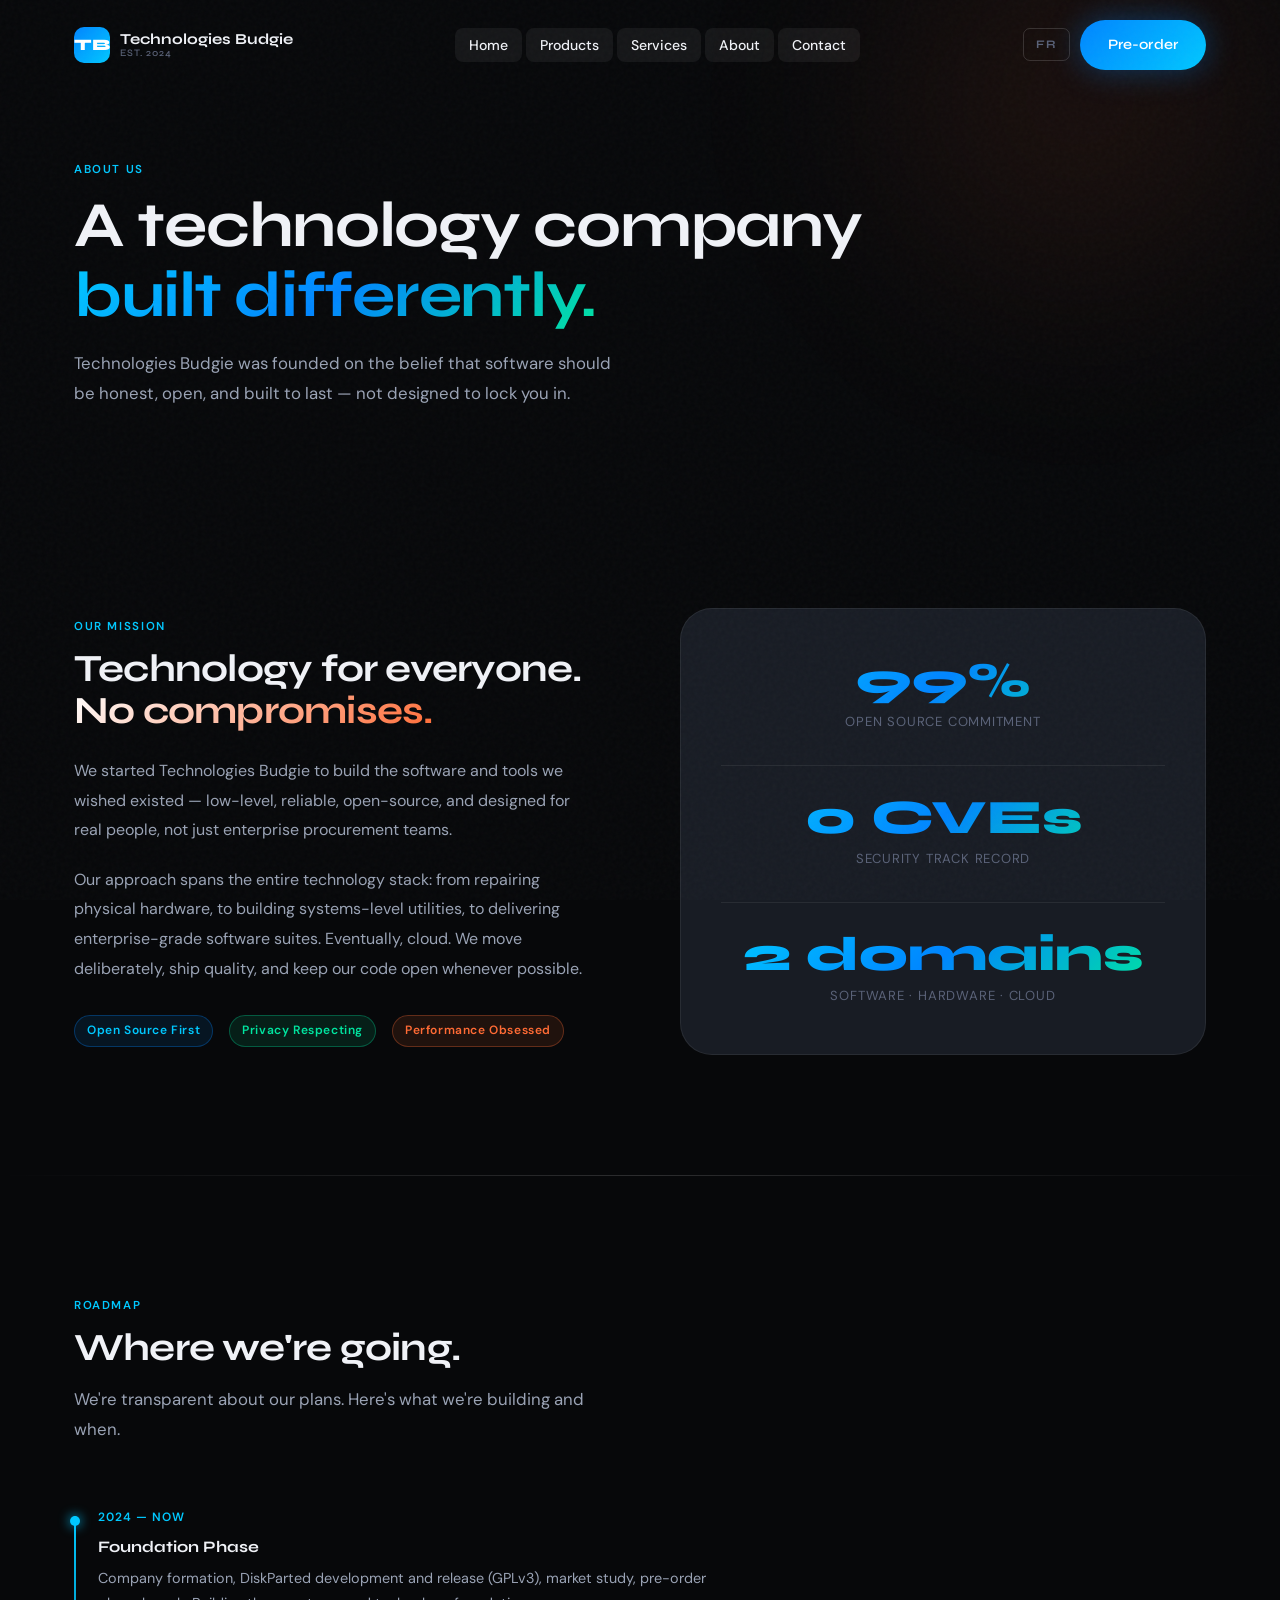
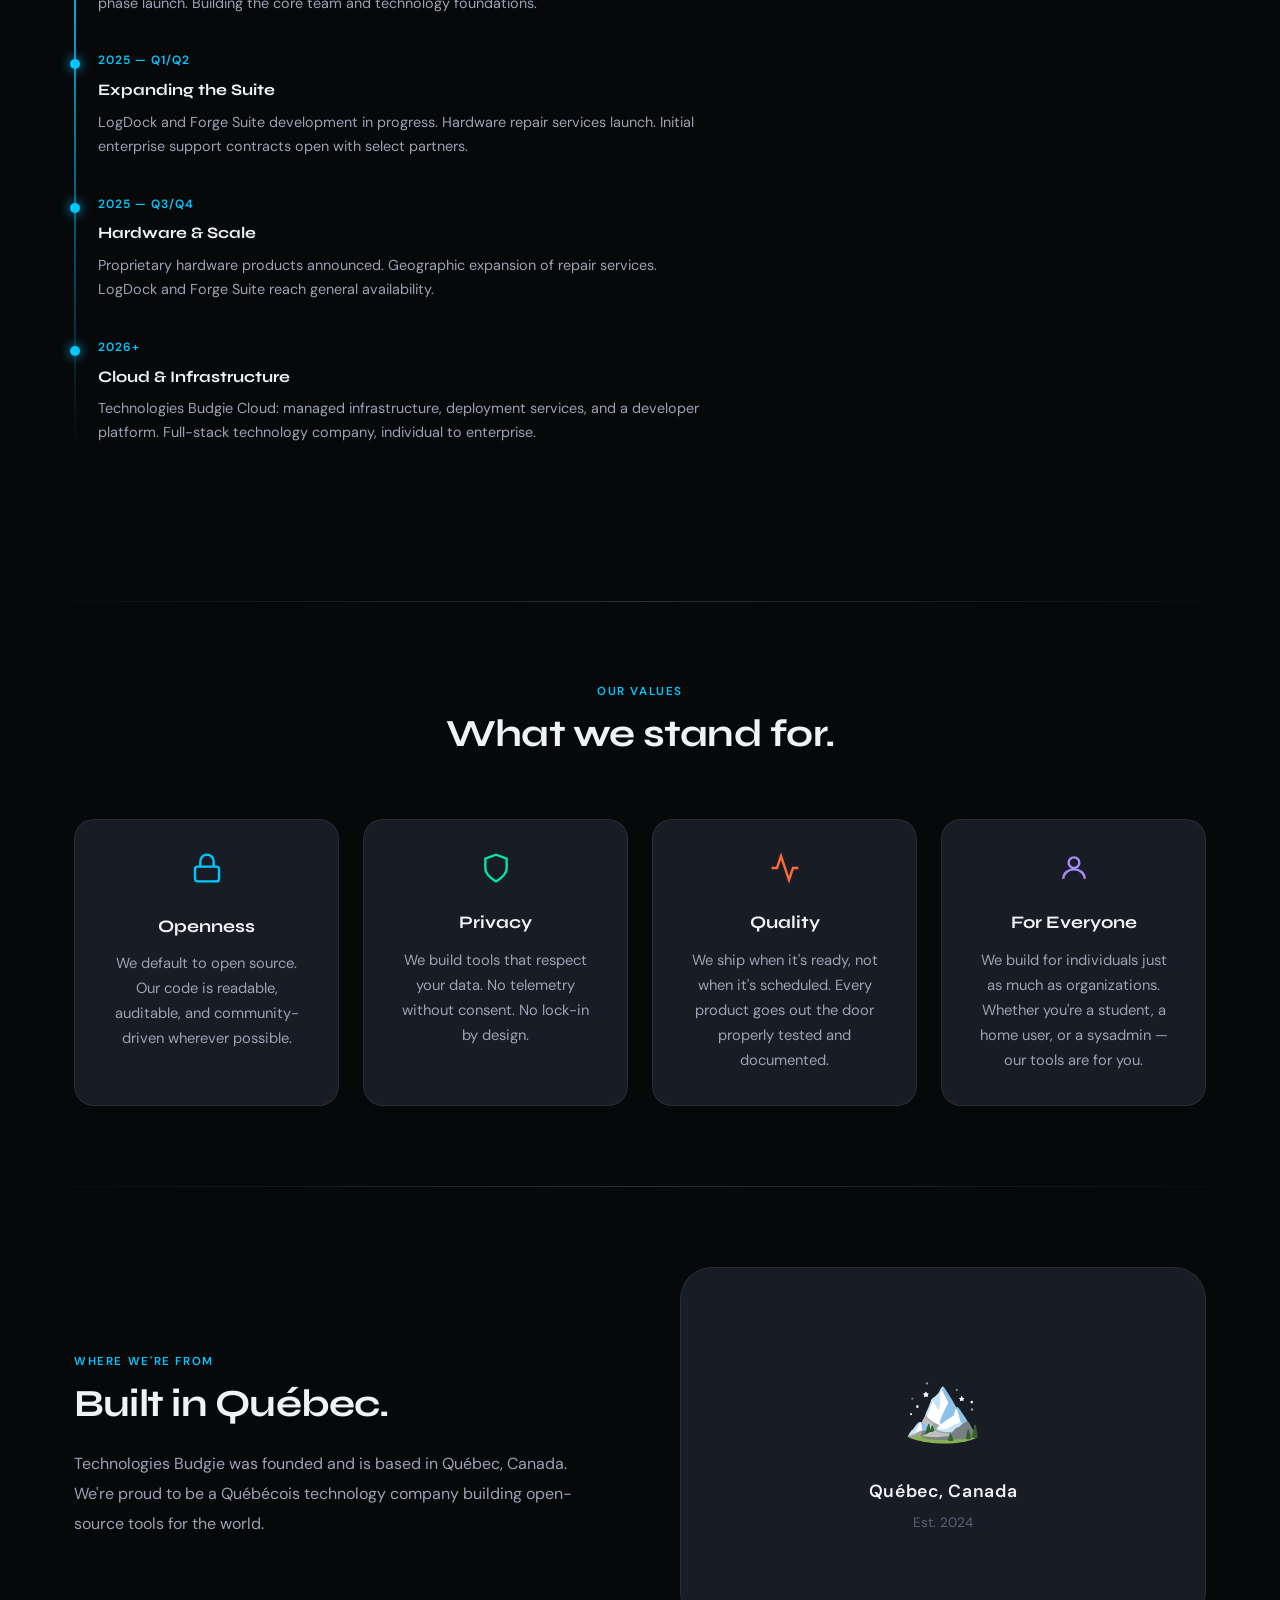
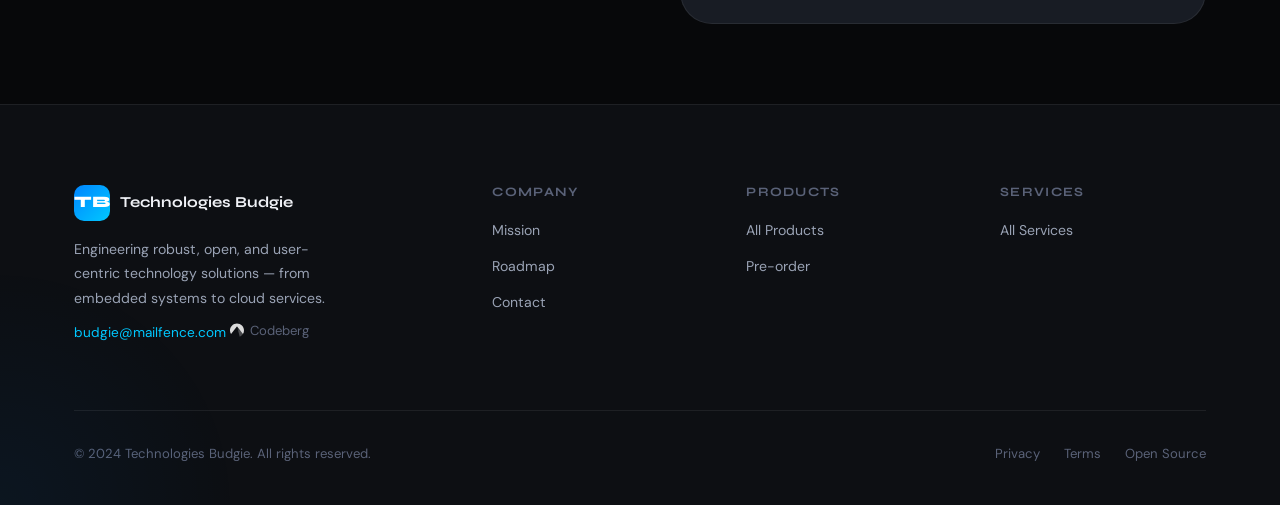
==== commit c98bb616: "nouveau fichier : images/codeberg-logo.svg 	modifié :         index.html 	modifié :         js/i18n." ====
--- a/pages/about/index.html
+++ b/pages/about/index.html
@@ -142,7 +142,7 @@
       <div class="label" data-i18n="about.values.label">Our Values</div>
       <h2 class="display-md" style="margin-top:12px;" data-i18n="about.values.title">What we stand for.</h2>
     </div>
-    <div class="grid-3">
+    <div class="grid-4">
       <div class="card reveal reveal-delay-1" style="text-align:center;">
         <div style="font-size:1.5rem;margin-bottom:16px;filter:grayscale(0);">
           <svg width="32" height="32" viewBox="0 0 24 24" fill="none" stroke="#00c8ff" stroke-width="1.8" style="margin:0 auto;"><rect x="3" y="11" width="18" height="11" rx="2"/><path d="M7 11V7a5 5 0 0 1 10 0v4"/></svg>
@@ -163,6 +163,38 @@
         </div>
         <div class="card__title" data-i18n="about.value3.title">Quality</div>
         <div class="card__body" data-i18n="about.value3.body">We ship when it's ready, not when it's scheduled. Every product goes out the door properly tested and documented.</div>
+      </div>
+      <div class="card reveal reveal-delay-4" style="text-align:center;">
+        <div style="margin-bottom:16px;">
+          <svg width="32" height="32" viewBox="0 0 24 24" fill="none" stroke="#a78bfa" stroke-width="1.8" style="margin:0 auto;"><circle cx="12" cy="8" r="4"/><path d="M4 20c0-4 3.6-7 8-7s8 3 8 7"/></svg>
+        </div>
+        <div class="card__title" data-i18n="about.value4.title">For Everyone</div>
+        <div class="card__body" data-i18n="about.value4.body">We build for individuals just as much as organizations. Whether you're a student, a home user, or a sysadmin — our tools are for you.</div>
+      </div>
+    </div>
+  </div>
+</section>
+
+<div class="divider"></div>
+
+<section class="section section--sm" id="origin">
+  <div class="container">
+    <div class="mission-block">
+      <div class="reveal">
+        <div class="label" data-i18n="about.origin.label">Where we're from</div>
+        <h2 class="display-md" style="margin-top:12px;margin-bottom:24px;">
+          <span data-i18n="about.origin.title">Built in Québec.</span>
+        </h2>
+        <p style="color:var(--text-2);line-height:1.85;max-width:540px;">
+          <span data-i18n="about.origin.body">Technologies Budgie was founded and is based in Québec, Canada. We're proud to be a Québécois technology company building open-source tools for the world.</span>
+        </p>
+      </div>
+      <div class="mission-block__visual reveal reveal-delay-2" style="display:flex;align-items:center;justify-content:center;">
+        <div style="text-align:center;padding:40px;">
+          <div style="font-size:4rem;margin-bottom:16px;">🏔️</div>
+          <div style="font-size:1.1rem;font-weight:600;color:var(--text-1);letter-spacing:0.04em;">Québec, Canada</div>
+          <div style="font-size:0.85rem;color:var(--text-3);margin-top:6px;">Est. 2024</div>
+        </div>
       </div>
     </div>
   </div>
@@ -174,9 +206,9 @@
       <div class="footer__brand">
         <a href="../../index.html" class="nav__logo"><div class="nav__logo-mark">TB</div><div class="nav__logo-name">Technologies Budgie</div></a>
         <p data-i18n="footer.desc">Engineering robust, open, and user-centric technology solutions.</p>
-        <a href="/cdn-cgi/l/email-protection#0e6c7b6a69676b4e636f6762686b606d6b206d6163" style="color:var(--accent);font-size:0.85rem;margin-top:12px;display:inline-block;"><span class="__cf_email__" data-cfemail="bcdec9d8dbd5d9fcd1ddd5d0dad9d2dfd992dfd3d1">[email&#160;protected]</span></a>
+        <a href="mailto:budgie@mailfence.com" style="color:var(--accent);font-size:0.85rem;margin-top:12px;display:inline-block;">budgie@mailfence.com</a>
         <a href="https://codeberg.org/TechnologiesBudgie" target="_blank" rel="noopener" style="color:var(--text-3);font-size:0.82rem;margin-top:8px;display:inline-flex;align-items:center;gap:6px;transition:color 0.2s;" onmouseover="this.style.color='var(--text-1)'" onmouseout="this.style.color='var(--text-3)'">
-          <svg width="14" height="14" viewBox="0 0 24 24" fill="currentColor"><path d="M11.9996 1C5.9246 1 1 5.9253 1 12.0007C1 16.8578 4.0324 20.9805 8.3133 22.4602C8.3133 22.4602 8.5588 22.5173 8.6721 22.4031C8.7902 22.2843 8.7501 22.1028 8.7501 22.1028C8.7501 22.1028 8.6721 21.4884 8.6721 20.6258C5.5606 21.3232 4.9337 19.2089 4.9337 19.2089C4.4148 17.921 3.6754 17.5714 3.6754 17.5714C2.6538 16.8573 3.7533 16.8718 3.7533 16.8718C4.8809 16.9501 5.4753 18.0297 5.4753 18.0297C6.4803 19.7428 8.1441 19.2317 8.7992 18.9394C8.8987 18.2012 9.1913 17.6915 9.5143 17.4027C6.9614 17.1097 4.2778 16.1173 4.2778 11.7085C4.2778 10.4899 4.7248 9.4957 5.4993 8.7209C5.3846 8.4294 4.9909 7.2905 5.607 5.7477C5.607 5.7477 6.5535 5.4373 8.7469 6.8827C9.6741 6.6267 10.6708 6.4986 11.6618 6.4939C12.6527 6.4986 13.6496 6.6267 14.5769 6.8827C16.7692 5.4373 17.7146 5.7477 17.7146 5.7477C18.3318 7.2905 17.9379 8.4294 17.8232 8.7209C18.5989 9.4957 19.0437 10.4899 19.0437 11.7085C19.0437 16.1272 16.3557 17.1063 13.7953 17.3929C14.2028 17.7491 14.5648 18.4517 14.5648 19.5197C14.5648 21.0625 14.5502 22.1028 14.5502 22.1028C14.5502 22.1028 14.5091 22.2868 14.6283 22.4064C14.7428 22.5219 14.9916 22.4602 14.9916 22.4602C19.2638 20.9748 22.2897 16.8557 22.2897 12.0007C22.2897 5.9253 17.3653 1 11.9996 1Z"/></svg>
+          <img src="../../images/codeberg-logo.svg" width="14" height="14" alt="Codeberg" style="opacity:0.85;vertical-align:middle;filter:brightness(0) invert(1);">
           Codeberg
         </a>
       </div>
@@ -186,7 +218,7 @@
     </div>
     <div class="footer__bottom">
       <span data-i18n="footer.copy">© 2024 Technologies Budgie. All rights reserved.</span>
-      <div class="footer__bottom-links"><<a href="#" data-i18n="footer.privacy">Privacy</a><a href="#" data-i18n="footer.terms">Terms</a><a href="#" data-i18n="footer.opensource">Open Source</a></div>
+      <div class="footer__bottom-links"><a href="#" data-i18n="footer.privacy">Privacy</a><a href="#" data-i18n="footer.terms">Terms</a><a href="#" data-i18n="footer.opensource">Open Source</a></div>
     </div>
   </div>
 </footer>
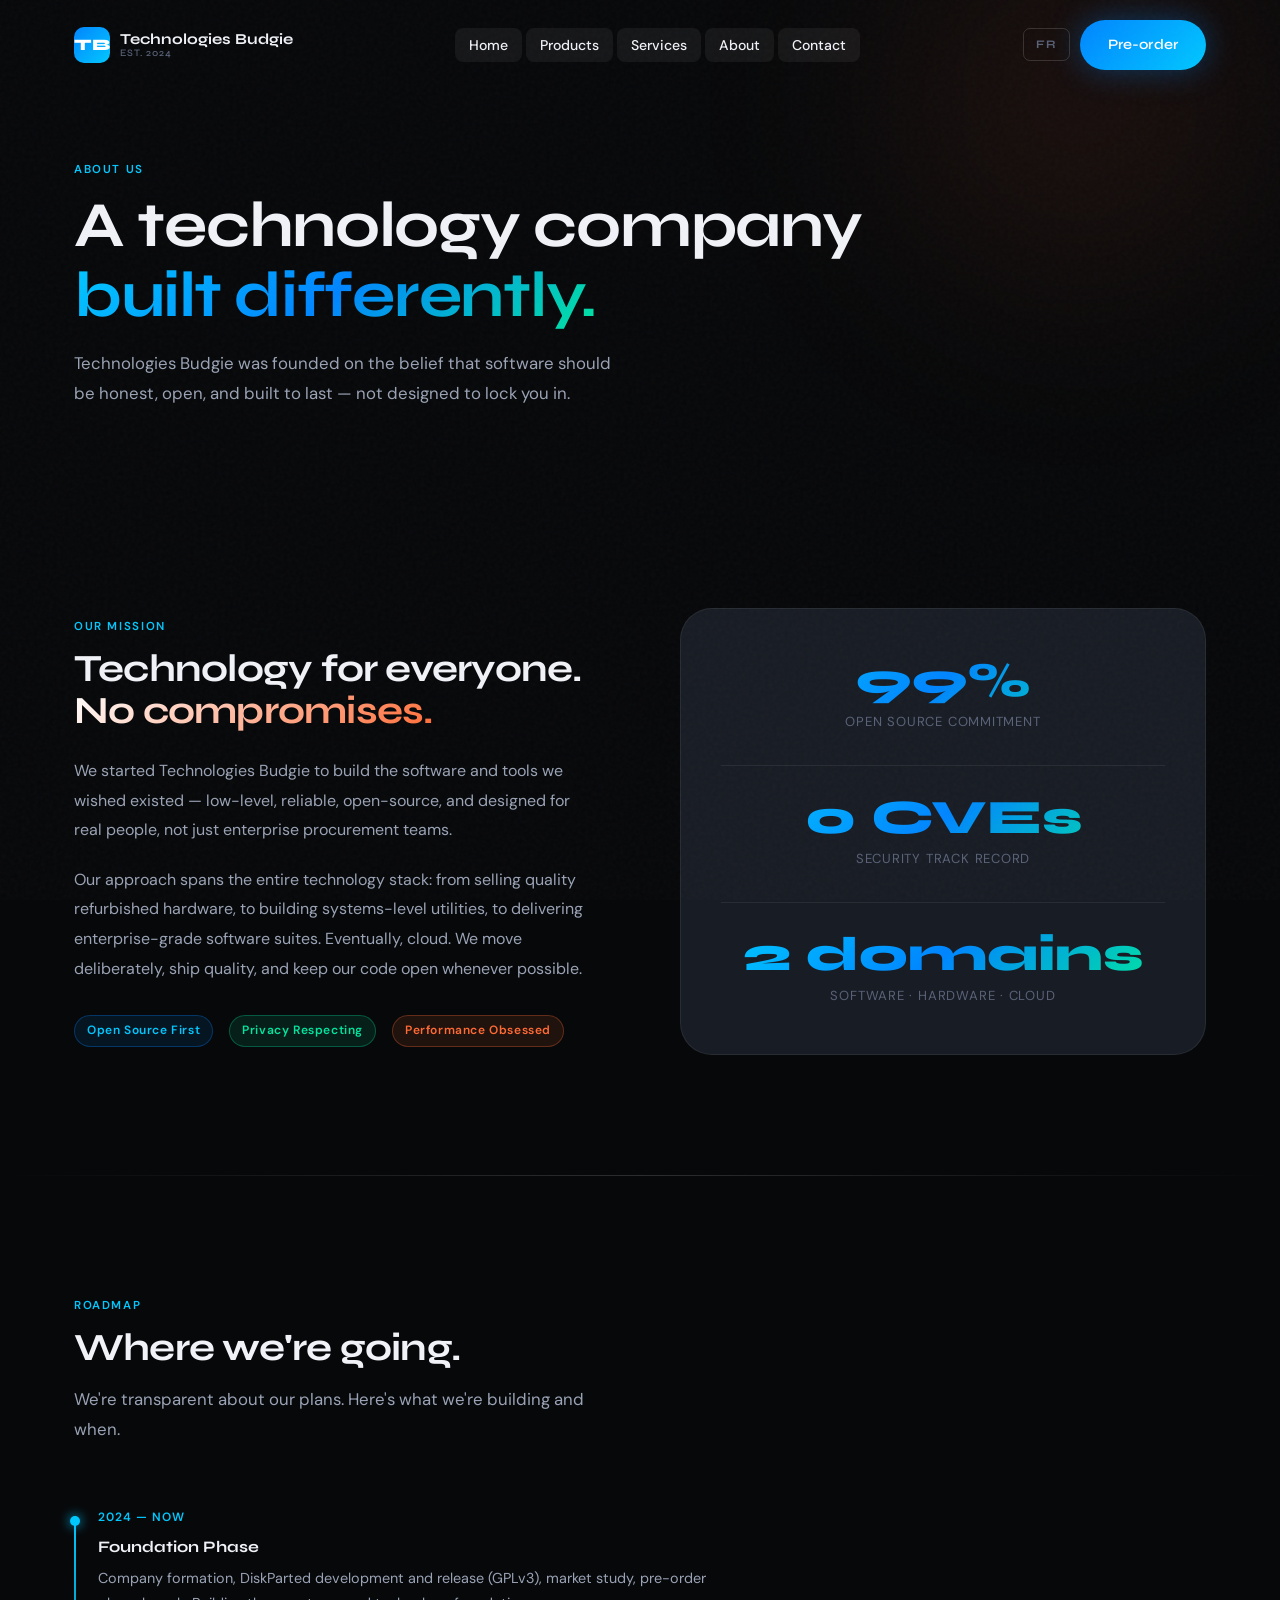
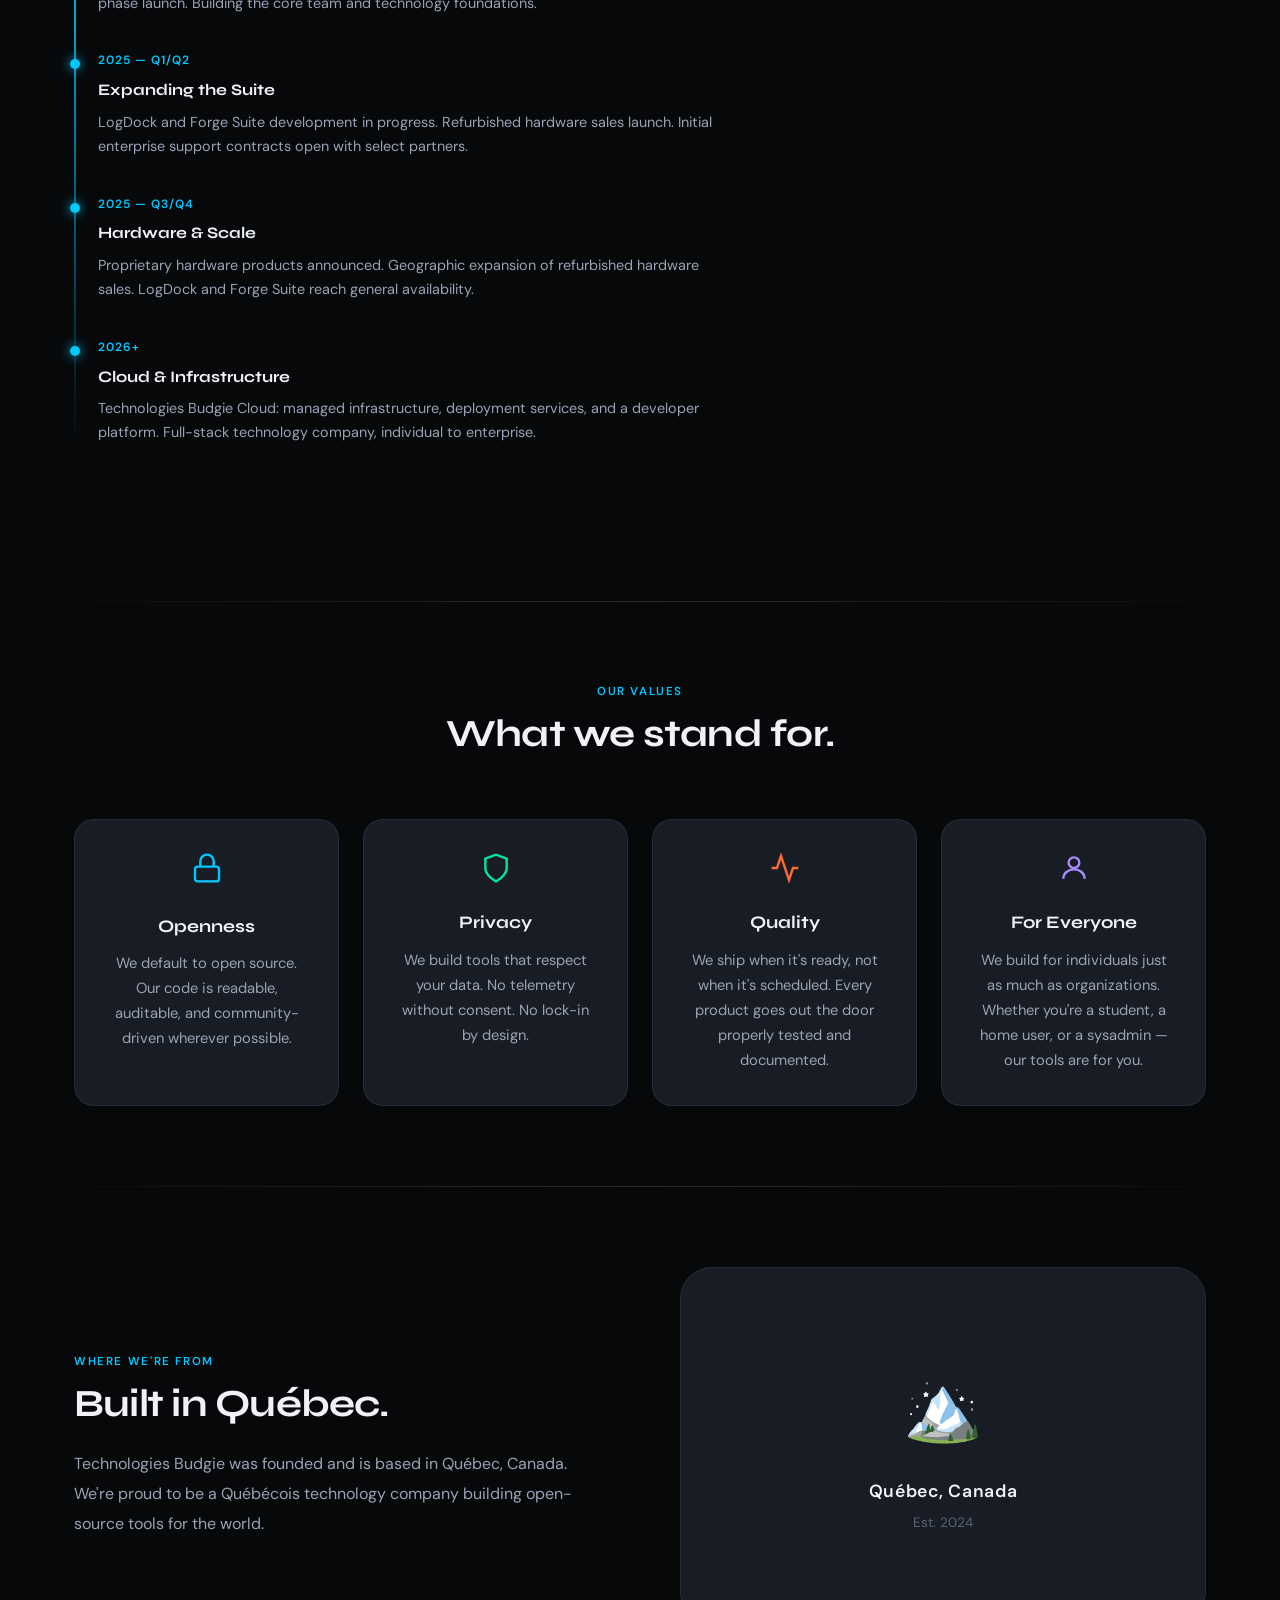
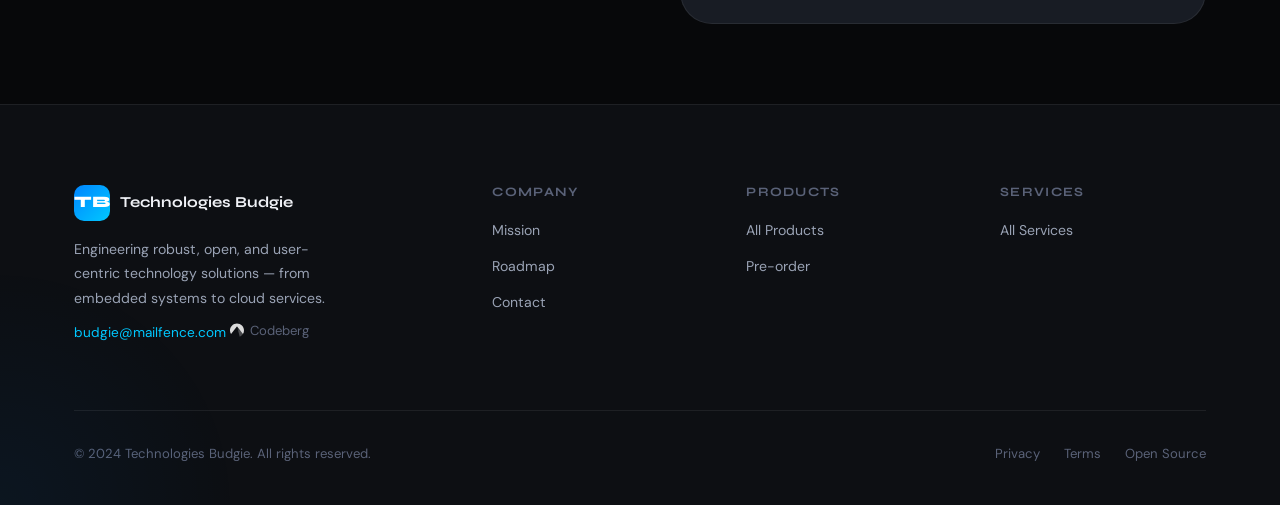
==== commit ec32e767: "modifié :         index.html 	modifié :         js/i18n.js 	modifié :         pages/about/index.html" ====
--- a/pages/about/index.html
+++ b/pages/about/index.html
@@ -70,7 +70,7 @@
           <span data-i18n="about.mission.p1">We started Technologies Budgie to build the software and tools we wished existed — low-level, reliable, open-source, and designed for real people, not just enterprise procurement teams.</span>
         </p>
         <p style="color:var(--text-2);line-height:1.85;margin-bottom:20px;">
-          <span data-i18n="about.mission.p2">Our approach spans the entire technology stack: from repairing physical hardware, to building systems-level utilities, to delivering enterprise-grade software suites. Eventually, cloud. We move deliberately, ship quality, and keep our code open whenever possible.</span>
+          <span data-i18n="about.mission.p2">Our approach spans the entire technology stack: from selling quality refurbished hardware, to building systems-level utilities, to delivering enterprise-grade software suites. Eventually, cloud. We move deliberately, ship quality, and keep our code open whenever possible.</span>
         </p>
         <div style="display:flex;gap:16px;flex-wrap:wrap;margin-top:32px;">
           <div class="badge badge--blue" data-i18n="about.badge1">Open Source First</div>
@@ -117,12 +117,12 @@
         <div class="timeline-item reveal reveal-delay-1">
           <div class="timeline-item__date" data-i18n="about.timeline2.date">2025 — Q1/Q2</div>
           <div class="timeline-item__title" data-i18n="about.timeline2.title">Expanding the Suite</div>
-          <div class="timeline-item__body" data-i18n="about.timeline2.body">LogDock and Forge Suite development in progress. Hardware repair services launch. Initial enterprise support contracts open with select partners.</div>
+          <div class="timeline-item__body" data-i18n="about.timeline2.body">LogDock and Forge Suite development in progress. Refurbished hardware sales launch. Initial enterprise support contracts open with select partners.</div>
         </div>
         <div class="timeline-item reveal reveal-delay-2">
           <div class="timeline-item__date" data-i18n="about.timeline3.date">2025 — Q3/Q4</div>
           <div class="timeline-item__title" data-i18n="about.timeline3.title">Hardware &amp; Scale</div>
-          <div class="timeline-item__body" data-i18n="about.timeline3.body">Proprietary hardware products announced. Geographic expansion of repair services. LogDock and Forge Suite reach general availability.</div>
+          <div class="timeline-item__body" data-i18n="about.timeline3.body">Proprietary hardware products announced. Geographic expansion of refurbished hardware sales. LogDock and Forge Suite reach general availability.</div>
         </div>
         <div class="timeline-item reveal reveal-delay-3">
           <div class="timeline-item__date" data-i18n="about.timeline4.date">2026+</div>
